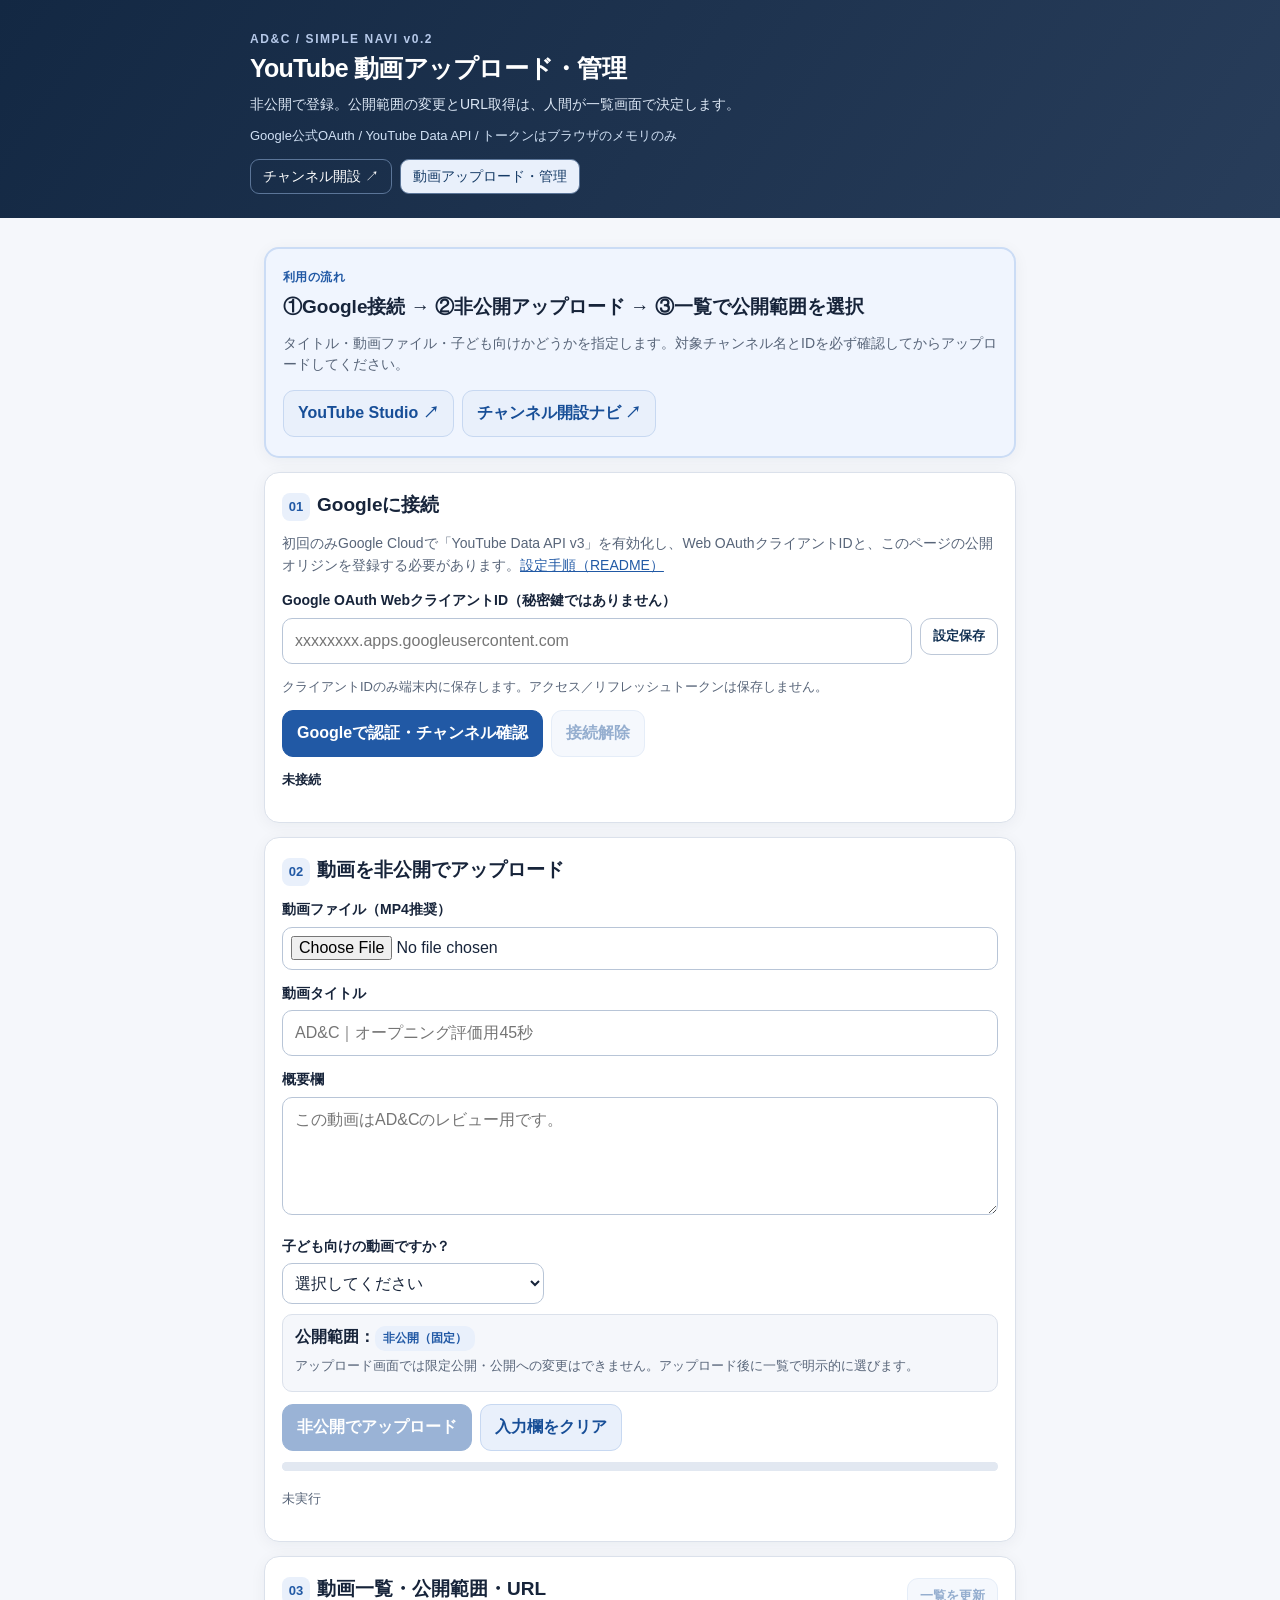
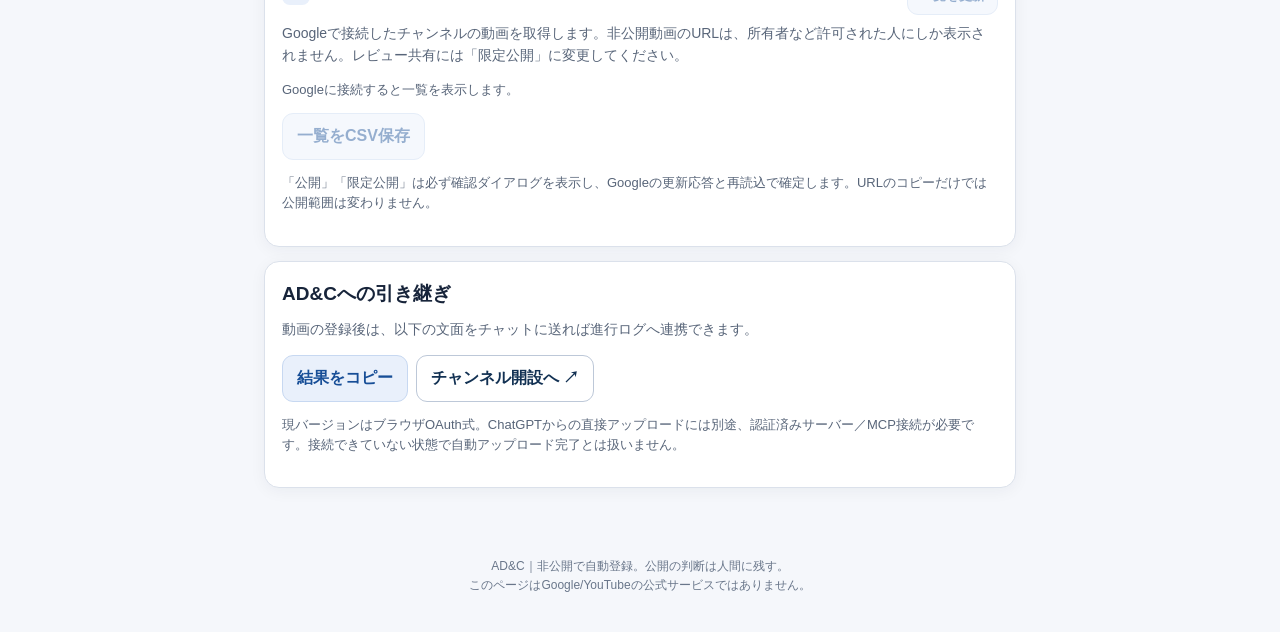
==== tools/youtube/videos.html @ 34adda2d "feat(draft): AD&C YouTube private uploader, management UI and MCP bridge v0.2" ====
<!doctype html>
<html lang="ja">
<head>
<meta charset="utf-8"><meta name="viewport" content="width=device-width, initial-scale=1, viewport-fit=cover">
<meta name="theme-color" content="#15233c"><title>AD&C｜YouTube動画アップロード・管理</title>
<link rel="stylesheet" href="./shared.css">
<script src="https://accounts.google.com/gsi/client" async defer></script>
</head>
<body>
<header><div class="head"><div class="eyebrow">AD&C / SIMPLE NAVI v0.2</div><h1>YouTube 動画アップロード・管理</h1><p>非公開で登録。公開範囲の変更とURL取得は、人間が一覧画面で決定します。</p><div class="topNote">Google公式OAuth / YouTube Data API / トークンはブラウザのメモリのみ</div></div>
<nav class="navbar" aria-label="AD&C YouTubeツール"><a href="./channel.html">チャンネル開設 ↗</a><a href="./videos.html" aria-current="page">動画アップロード・管理</a></nav></header>
<main>
<section class="nextpanel activeNext"><p class="kicker">利用の流れ</p><h2>①Google接続 → ②非公開アップロード → ③一覧で公開範囲を選択</h2><p class="sub">タイトル・動画ファイル・子ども向けかどうかを指定します。対象チャンネル名とIDを必ず確認してからアップロードしてください。</p><div class="actions"><a class="btn secondary" href="https://studio.youtube.com/" rel="noopener" target="_blank">YouTube Studio ↗</a><a class="btn secondary" href="./channel.html">チャンネル開設ナビ ↗</a></div></section>
<section id="auth-section"><h2><span class="stepnum">01</span>Googleに接続</h2>
<p class="sub">初回のみGoogle Cloudで「YouTube Data API v3」を有効化し、Web OAuthクライアントIDと、このページの公開オリジンを登録する必要があります。<a href="./README.md" target="_blank" rel="noopener">設定手順（README）</a></p>
<label for="clientId">Google OAuth WebクライアントID（秘密鍵ではありません）</label>
<div class="inputrow"><input type="text" id="clientId" autocomplete="off" spellcheck="false" placeholder="xxxxxxxx.apps.googleusercontent.com"><button class="mini" id="saveClient">設定保存</button></div>
<p class="small">クライアントIDのみ端末内に保存します。アクセス／リフレッシュトークンは保存しません。</p>
<div class="actions"><button id="connect" class="primary">Googleで認証・チャンネル確認</button><button id="disconnect" class="secondary" disabled>接続解除</button></div>
<p class="token-state" id="authState" role="status">未接続</p><div class="quiet hidden" id="channelBox"><b>接続先：</b><span id="channelName"></span><br><small class="monospace" id="channelId"></small></div>
</section>
<section><h2><span class="stepnum">02</span>動画を非公開でアップロード</h2>
<div class="field"><label for="file">動画ファイル（MP4推奨）</label><input type="file" id="file" accept="video/*,.mp4,.mov,.m4v,.webm"></div>
<div class="field"><label for="title">動画タイトル</label><input type="text" id="title" maxlength="100" placeholder="AD&C｜オープニング評価用45秒"></div>
<div class="field"><label for="description">概要欄</label><textarea id="description" rows="4" maxlength="5000" placeholder="この動画はAD&Cのレビュー用です。"></textarea></div>
<div class="field"><label for="audience">子ども向けの動画ですか？</label><select id="audience"><option value="">選択してください</option><option value="false">いいえ（子ども向けではない）</option><option value="true">はい（子ども向け）</option></select></div>
<div class="quiet"><b>公開範囲：</b><span class="tag">非公開（固定）</span><p class="small compact">アップロード画面では限定公開・公開への変更はできません。アップロード後に一覧で明示的に選びます。</p></div>
<div class="actions" style="margin-top:12px"><button id="upload" class="primary" disabled>非公開でアップロード</button><button id="resetForm" class="secondary">入力欄をクリア</button></div>
<progress id="uploadProgress" class="upload-progress" max="100" value="0"></progress><p id="uploadState" class="small" role="status">未実行</p>
<p id="uploadLink" class="hidden"></p>
</section>
<section id="video-manage"><div class="layout"><h2><span class="stepnum">03</span>動画一覧・公開範囲・URL</h2><button class="secondary mini" id="reload" disabled>一覧を更新</button></div>
<p class="sub">Googleで接続したチャンネルの動画を取得します。非公開動画のURLは、所有者など許可された人にしか表示されません。レビュー共有には「限定公開」に変更してください。</p>
<div id="videoList"><p class="small">Googleに接続すると一覧を表示します。</p></div>
<div class="actions"><button id="more" class="mini hidden">次の50件を読み込む</button><button id="exportLog" class="secondary" disabled>一覧をCSV保存</button></div>
<p class="small">「公開」「限定公開」は必ず確認ダイアログを表示し、Googleの更新応答と再読込で確定します。URLのコピーだけでは公開範囲は変わりません。</p>
</section>
<section><h2>AD&Cへの引き継ぎ</h2><p class="sub">動画の登録後は、以下の文面をチャットに送れば進行ログへ連携できます。</p><div class="actions"><button class="secondary" id="copyHandoff">結果をコピー</button><a class="btn" href="./channel.html">チャンネル開設へ ↗</a></div><p class="small">現バージョンはブラウザOAuth式。ChatGPTからの直接アップロードには別途、認証済みサーバー／MCP接続が必要です。接続できていない状態で自動アップロード完了とは扱いません。</p></section>
<div id="toast" class="sr" role="status" aria-live="polite"></div>
</main>
<footer>AD&C｜非公開で自動登録。公開の判断は人間に残す。<br>このページはGoogle/YouTubeの公式サービスではありません。</footer>
<script src="./videos.js"></script>
</body></html>
---- tools/youtube/shared.css ----
:root{color-scheme:light;--bg:#f5f7fb;--surface:#fff;--ink:#17243a;--muted:#586579;--line:#dbe1eb;--blue:#2159a5;--bluep:#e9f0fb;--green:#197353;--warn:#b45d14;--radius:15px;--shadow:0 3px 16px rgba(23,36,58,.05)}
*{box-sizing:border-box}html{scroll-behavior:smooth}body{margin:0;background:var(--bg);color:var(--ink);font:16px/1.55 -apple-system,BlinkMacSystemFont,"Hiragino Kaku Gothic ProN","Yu Gothic",Meiryo,sans-serif}
header{background:linear-gradient(125deg,#132843,#283d5a);color:#fff;padding:30px max(18px,env(safe-area-inset-left)) 24px}header .head{max-width:780px;margin:auto}.eyebrow{font-size:12px;letter-spacing:.13em;color:#b6c9e9;font-weight:700;margin-bottom:4px}h1{font-size:25px;letter-spacing:-.03em;line-height:1.25;margin:0 0 10px}header p{margin:0;color:#dce7f5;font-size:14px}
main{max-width:780px;padding:15px 14px 50px;margin:auto}section{background:var(--surface);border:1px solid var(--line);border-radius:var(--radius);box-shadow:var(--shadow);margin:14px 0;padding:19px 17px}h2{font-size:19px;line-height:1.4;margin:0 0 12px}h3{font-size:15px;margin:16px 0 8px}.small,.hint{font-size:13px;color:var(--muted)}.hint{background:#f5f7fb;padding:10px 12px;border-radius:10px}.warn{color:var(--warn)}.sub{font-size:14px;color:var(--muted);margin:6px 0 14px}.kicker{font-size:12px;font-weight:750;color:var(--blue);letter-spacing:.04em;margin:0 0 7px}.layout{display:flex;align-items:center;justify-content:space-between;gap:12px;flex-wrap:wrap}
progress{width:100%;height:9px;border:0;border-radius:99px;overflow:hidden;background:#e2e8f1}progress::-webkit-progress-bar{background:#e2e8f1;border-radius:99px}progress::-webkit-progress-value{background:var(--green);border-radius:99px}progress::-moz-progress-bar{background:var(--green)}
button,.btn{font:inherit;border-radius:11px;min-height:43px;padding:10px 14px;border:1px solid #bdc8d8;background:#fff;color:#123153;cursor:pointer;font-weight:650;text-decoration:none;display:inline-flex;align-items:center;justify-content:center;gap:6px;white-space:normal;text-align:center}button:active,.btn:active{transform:translateY(1px)}.primary{background:var(--blue);color:white;border-color:var(--blue)}.secondary{background:var(--bluep);color:#174e97;border-color:#c7d8f1}.mini{padding:7px 12px;min-height:37px;font-size:13px}.actions{display:flex;flex-wrap:wrap;gap:8px}.full{width:100%}
label{display:block;font-size:14px;font-weight:700;margin:13px 0 6px}textarea,input[type=text],input[type=url]{width:100%;border:1px solid #b8c5d7;border-radius:10px;background:#fff;padding:10px 12px;color:#17243a;font:16px/1.5 -apple-system,BlinkMacSystemFont,"Yu Gothic",Meiryo,sans-serif;outline-offset:3px}textarea{min-height:100px;resize:vertical}.inputrow{display:flex;gap:8px;align-items:start}.inputrow textarea,.inputrow input{flex:1;min-width:0}.field .mini{flex-shrink:0;margin-top:0}.field{margin-bottom:10px}
.check{display:flex;align-items:flex-start;gap:10px;padding:8px 0;font-size:14px;font-weight:500;cursor:pointer}.check input{width:19px;height:19px;flex-shrink:0;accent-color:var(--green);margin-top:2px}.stepnum{width:28px;height:28px;border-radius:8px;background:var(--bluep);color:var(--blue);font-size:13px;font-weight:800;display:inline-flex;justify-content:center;align-items:center;margin-right:7px}.step-head{display:flex;align-items:center;gap:6px}.step-head h2{margin:0}.links{display:flex;gap:9px;flex-wrap:wrap;margin:12px 0}.activeNext{border:2px solid #8aafdc}.nextpanel{background:#f0f5fe;border-color:#cbdcf5}.callout{border-left:3px solid var(--blue);padding:8px 11px;background:#f6f9ff;border-radius:0 9px 9px 0;font-size:14px;margin:13px 0}.two{display:grid;grid-template-columns:1fr 1fr;gap:12px}small{font-size:12px}.badge{font-size:12px;border:1px solid #cbd6e5;border-radius:20px;padding:4px 8px;display:inline-block;color:#516275}.topNote{font-size:13px;margin-top:10px;color:#d1e1f5}
footer{text-align:center;font-size:12px;color:#69768a;padding:5px 15px 38px}.sr{position:absolute;left:-10000px}.step-status{font-size:12px;color:var(--muted)}.success{color:var(--green)}
@media(max-width:530px){main{padding:10px 9px 35px}section{padding:16px 13px;margin:11px 0}h1{font-size:22px}.two{grid-template-columns:1fr}.inputrow{flex-wrap:wrap}.field .mini{width:100%}.actions .btn{flex:1}.links .btn{width:100%}}
@media(prefers-color-scheme:dark){:root{color-scheme:dark;--bg:#101722;--surface:#1a2534;--ink:#edf2fa;--muted:#b9c5d6;--line:#37465b;--blue:#73adff;--bluep:#203958;--green:#68c9a2;--warn:#ffd097;--shadow:none}header{background:#182d49}section.nextpanel{background:#1e3149;border-color:#49658a}.hint{background:#243348}textarea,input[type=text],input[type=url]{background:#132030;color:#f0f3f9;border-color:#536378}.btn,button{background:#203148;color:#eff5ff;border-color:#536684}.primary{background:#3767aa;color:#fff;border-color:#5e8dc5}.secondary{background:#1f3d60;color:#e0edff;border-color:#41699a}.callout{background:#20314b}progress{background:#39485d}progress::-webkit-progress-bar{background:#39485d}}

.navbar{max-width:780px;margin:13px auto 0;display:flex;gap:8px;flex-wrap:wrap}.navbar a{color:#fff;text-decoration:none;border:1px solid #5b7598;border-radius:9px;padding:6px 12px;font-size:14px}.navbar a[aria-current=page]{background:#e9f0fb;color:#153a65}.tag{display:inline-block;font-size:12px;font-weight:700;border-radius:10px;padding:3px 8px;background:var(--bluep);color:var(--blue)}.danger{color:#c04c46}.inline{display:flex;gap:8px;flex-wrap:wrap;align-items:center}.rowtable{display:flex;justify-content:space-between;align-items:center;gap:13px;flex-wrap:wrap;padding:14px 0;border-top:1px solid var(--line)}.rowtable:first-child{border-top:0}.rowtable .name{font-weight:700;overflow-wrap:anywhere;max-width:400px}.rowtable .videoactions{display:flex;align-items:center;gap:8px;flex-wrap:wrap}select,input[type=file],input[type=number],input[type=password]{min-height:41px;border:1px solid #b8c5d7;border-radius:10px;background:var(--surface);color:var(--ink);font:inherit;padding:8px;max-width:100%}input[type=file]{width:100%}button:disabled{opacity:.45;cursor:not-allowed;transform:none}.quiet{background:var(--bg);padding:10px 12px;border:1px solid var(--line);border-radius:10px}.token-state{font-size:13px;font-weight:700}.error{color:#bc4738}.hidden{display:none!important}.url{word-break:break-all;font-size:13px}.upload-progress{width:100%}a{color:var(--blue)}.note{font-size:13px;line-height:1.5}.monospace{font-family:ui-monospace,monospace}.compact{margin:5px 0}.smallbtn{padding:6px 9px;min-height:34px;font-size:13px}
@media(prefers-color-scheme:dark){.quiet{background:#152131}select,input[type=file],input[type=number],input[type=password]{background:#132030;color:#f0f3f9;border-color:#536378}.navbar a[aria-current=page]{background:#3767aa;color:#fff}}
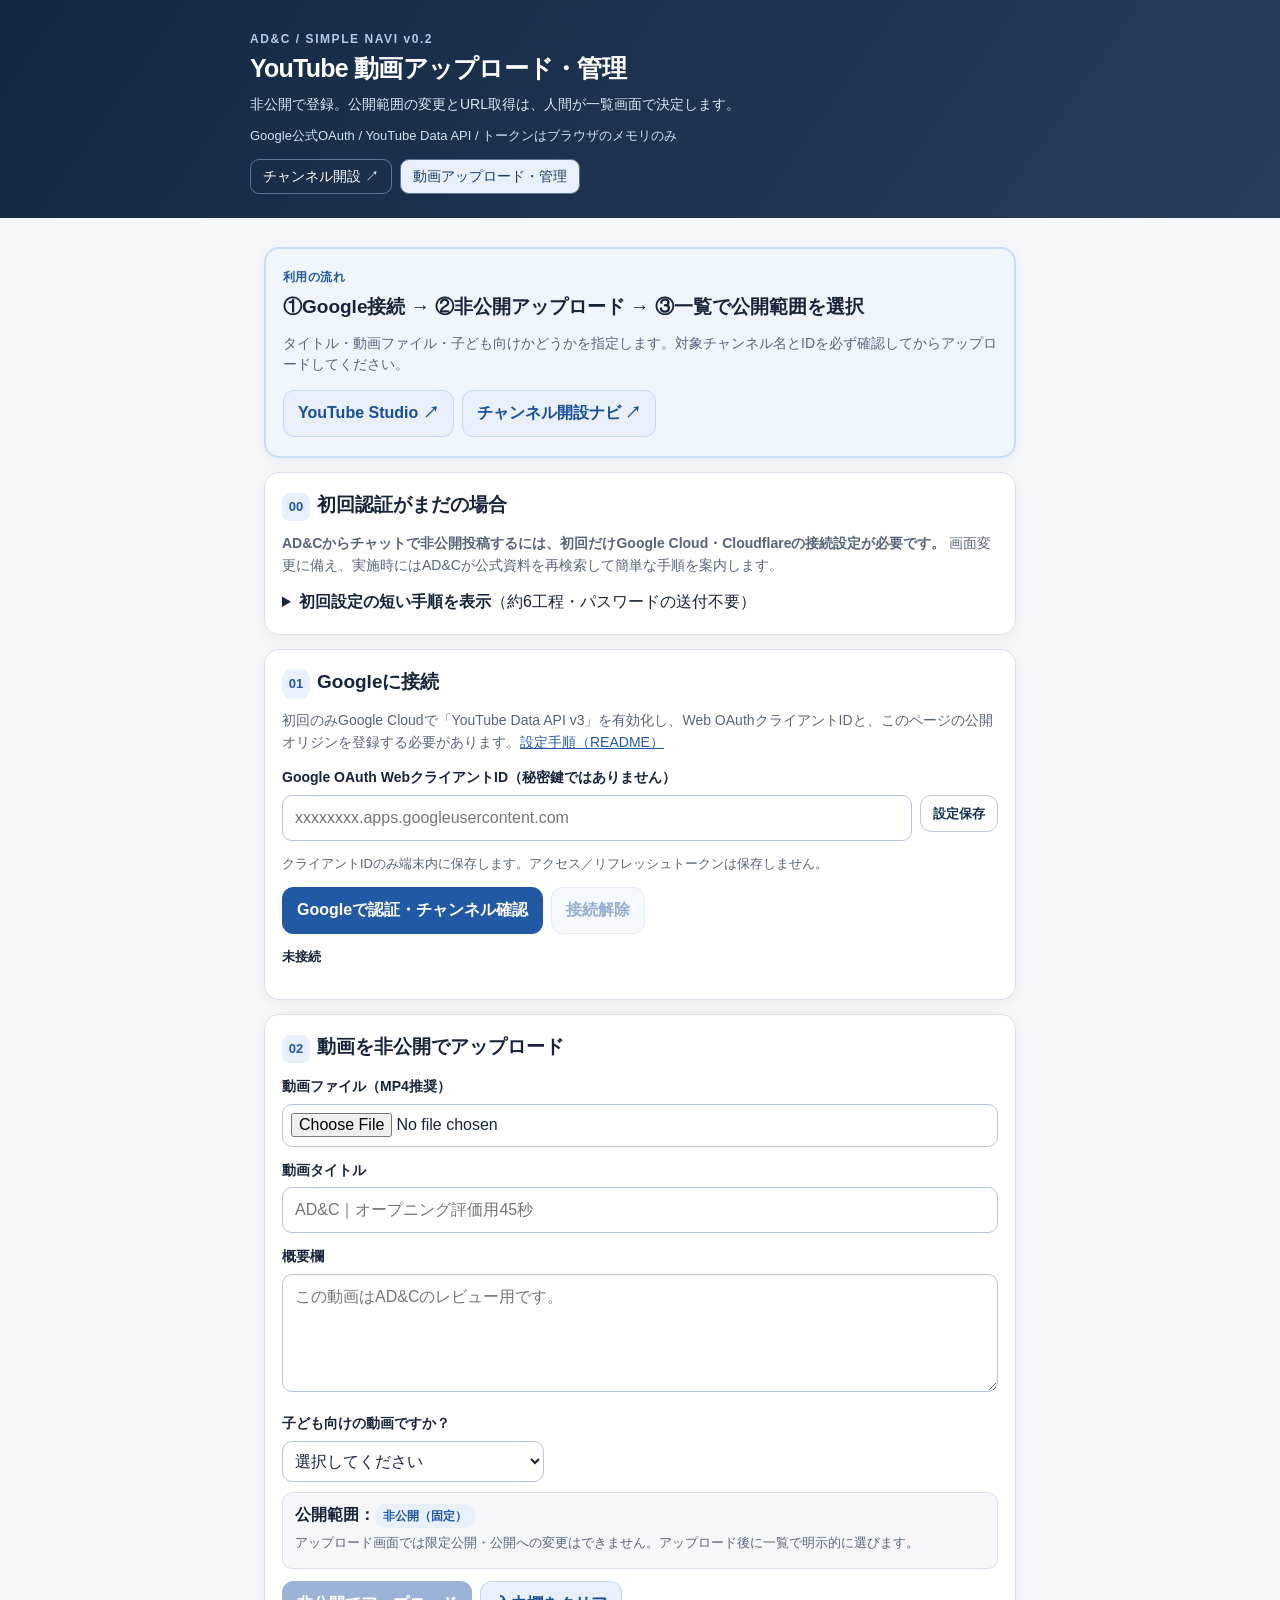
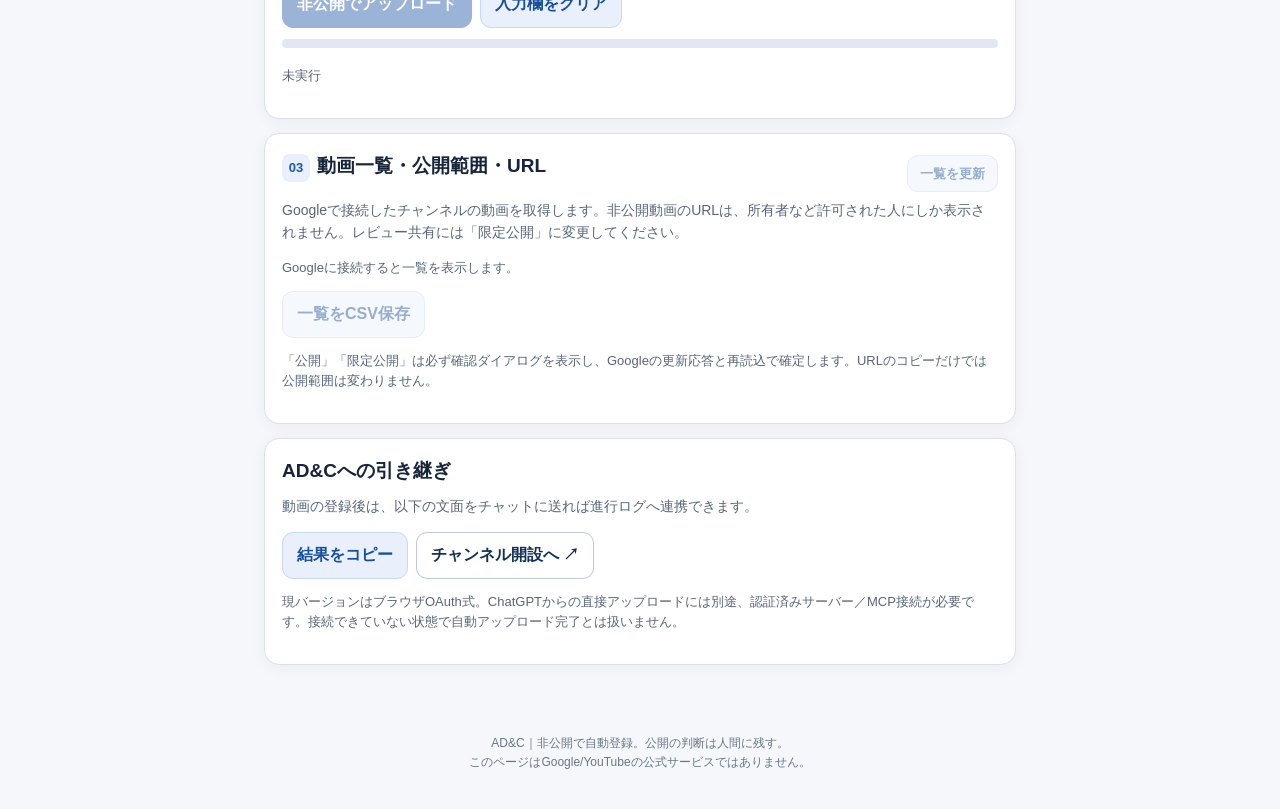
==== commit 8a102794: "feat(youtube): v0.3 guided OAuth setup videos.html" ====
--- a/tools/youtube/videos.html
+++ b/tools/youtube/videos.html
@@ -11,6 +11,21 @@
 <nav class="navbar" aria-label="AD&C YouTubeツール"><a href="./channel.html">チャンネル開設 ↗</a><a href="./videos.html" aria-current="page">動画アップロード・管理</a></nav></header>
 <main>
 <section class="nextpanel activeNext"><p class="kicker">利用の流れ</p><h2>①Google接続 → ②非公開アップロード → ③一覧で公開範囲を選択</h2><p class="sub">タイトル・動画ファイル・子ども向けかどうかを指定します。対象チャンネル名とIDを必ず確認してからアップロードしてください。</p><div class="actions"><a class="btn secondary" href="https://studio.youtube.com/" rel="noopener" target="_blank">YouTube Studio ↗</a><a class="btn secondary" href="./channel.html">チャンネル開設ナビ ↗</a></div></section>
+<section id="setup-guide"><h2><span class="stepnum">00</span>初回認証がまだの場合</h2>
+<p class="sub"><b>AD&Cからチャットで非公開投稿するには、初回だけGoogle Cloud・Cloudflareの接続設定が必要です。</b> 画面変更に備え、実施時にはAD&Cが公式資料を再検索して簡単な手順を案内します。</p>
+<details><summary><b>初回設定の短い手順を表示</b>（約6工程・パスワードの送付不要）</summary>
+<ol>
+<li><a href="https://console.cloud.google.com/" target="_blank" rel="noopener">Google Cloud Console</a>でプロジェクトを選び、<a href="https://console.cloud.google.com/apis/library/youtube.googleapis.com" target="_blank" rel="noopener">YouTube Data API v3</a> と <a href="https://console.cloud.google.com/apis/library/drive.googleapis.com" target="_blank" rel="noopener">Google Drive API</a>を有効にします。</li>
+<li><a href="https://console.cloud.google.com/auth/overview" target="_blank" rel="noopener">Google Auth Platform</a>のブランディング・対象ユーザーを設定し、テスト状態なら自分のGoogleアカウントをテストユーザーへ追加します。</li>
+<li><a href="https://console.cloud.google.com/auth/clients" target="_blank" rel="noopener">Clients</a>から「デスクトップアプリ」のOAuthクライアントを作り、JSONをPCへダウンロードします。<b>JSONをチャットに貼らないでください。</b></li>
+<li><a href="https://dash.cloudflare.com/" target="_blank" rel="noopener">Cloudflare</a>でWorkerとKVを用意し、配布ZIPの<code>wrangler.toml.example</code>を<code>wrangler.toml</code>にコピー、期待するチャンネルID・KV IDを設定します。</li>
+<li>PCでZIPの<code>setup_once.py</code>を実行し、Googleの同意画面で承認します。接続先チャンネルを照合してから秘密情報をWorkerへ登録します。</li>
+<li>生成された個人用プラグインをChatGPTに接続し、<code>check_connection</code>で検査した後、非公開投稿を試します。</li>
+</ol>
+<p class="small">Google OAuthのテスト状態では更新トークンが約7日で期限切れになる場合があります。継続運用前に公開ステータスや審査要件を確認してください。</p>
+<p><b>わからないところは教えてください。現在の画面に合わせて案内します。</b></p>
+<p class="small">手順書：配布ZIP内<code>INITIAL_AUTH_GUIDE.md</code>。Webブラウザからの一時認証だけなら下の「01」で進められますが、チャット自動投稿には別途初回サーバー設定が必要です。</p>
+</details></section>
 <section id="auth-section"><h2><span class="stepnum">01</span>Googleに接続</h2>
 <p class="sub">初回のみGoogle Cloudで「YouTube Data API v3」を有効化し、Web OAuthクライアントIDと、このページの公開オリジンを登録する必要があります。<a href="./README.md" target="_blank" rel="noopener">設定手順（README）</a></p>
 <label for="clientId">Google OAuth WebクライアントID（秘密鍵ではありません）</label>
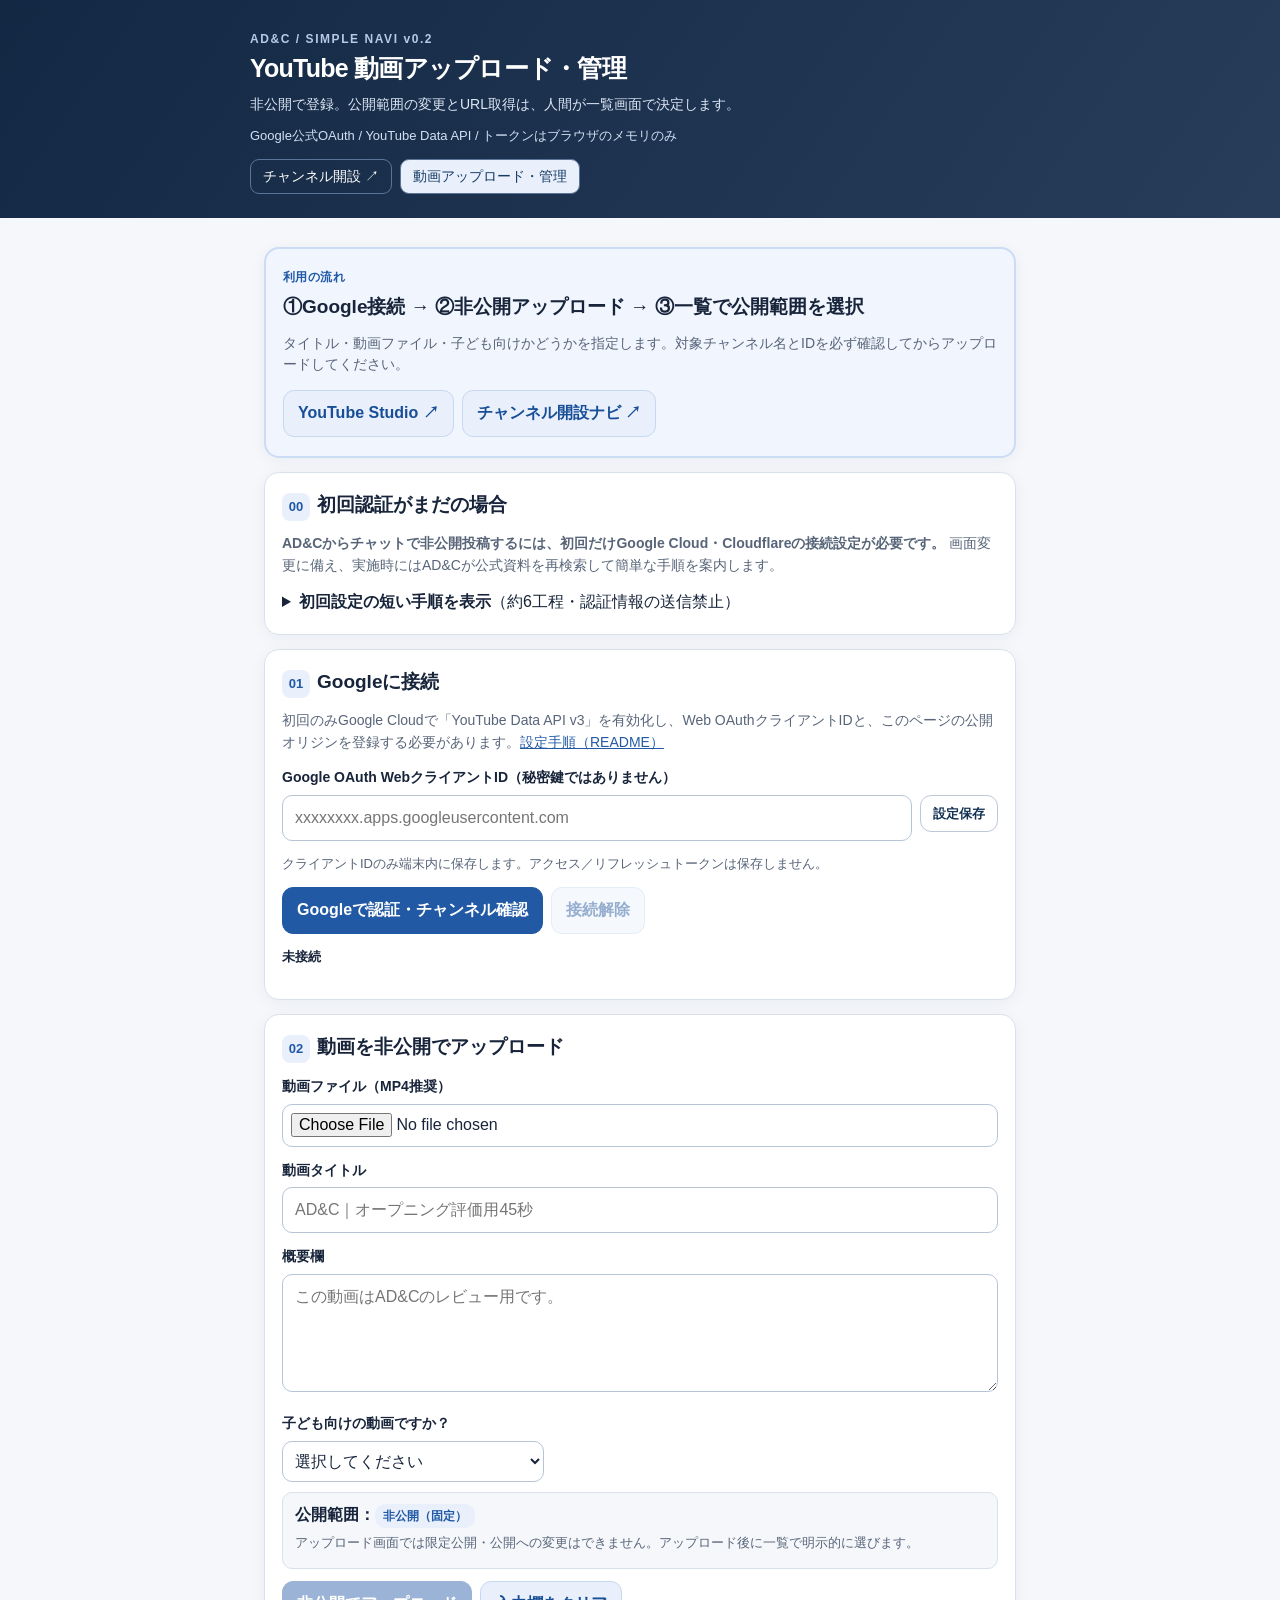
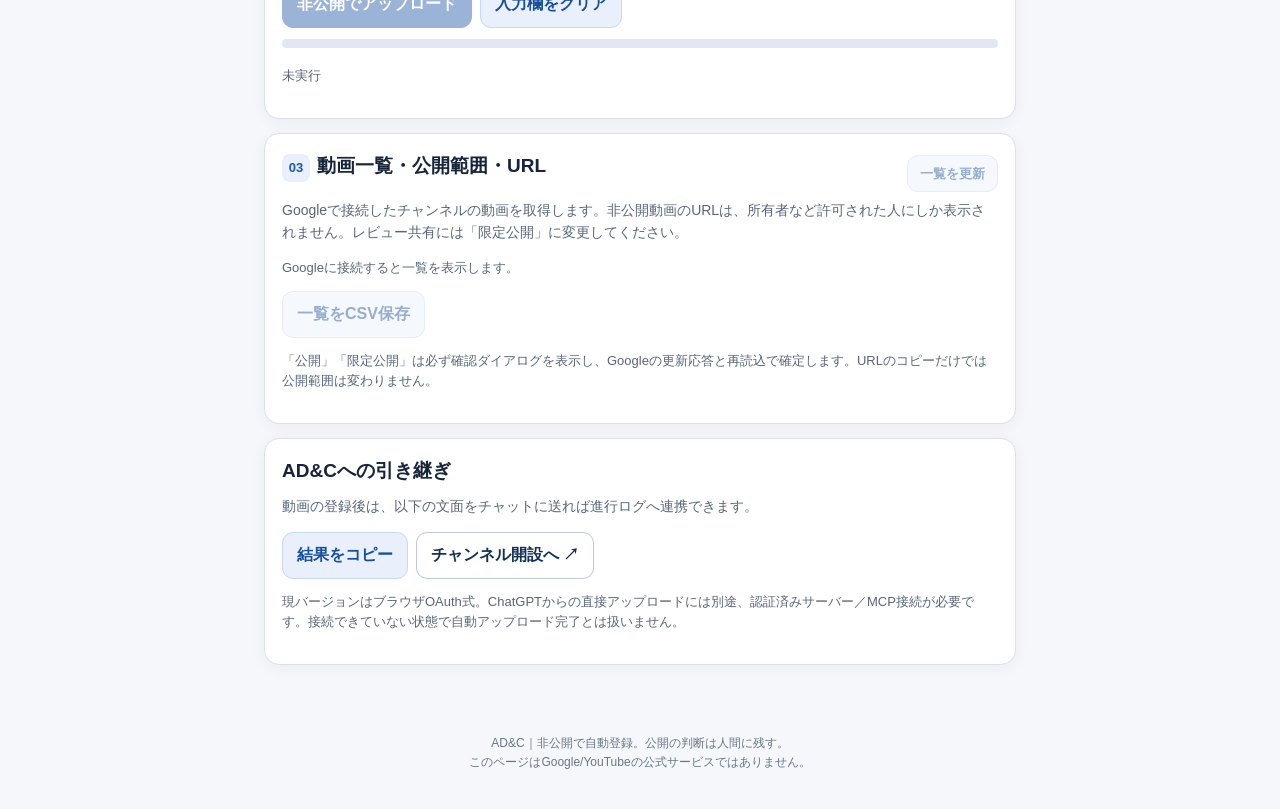
==== commit 047a000c: "docs(youtube): clearly prohibit sharing OAuth credential JSON in chat" ====
--- a/tools/youtube/videos.html
+++ b/tools/youtube/videos.html
@@ -13,11 +13,11 @@
 <section class="nextpanel activeNext"><p class="kicker">利用の流れ</p><h2>①Google接続 → ②非公開アップロード → ③一覧で公開範囲を選択</h2><p class="sub">タイトル・動画ファイル・子ども向けかどうかを指定します。対象チャンネル名とIDを必ず確認してからアップロードしてください。</p><div class="actions"><a class="btn secondary" href="https://studio.youtube.com/" rel="noopener" target="_blank">YouTube Studio ↗</a><a class="btn secondary" href="./channel.html">チャンネル開設ナビ ↗</a></div></section>
 <section id="setup-guide"><h2><span class="stepnum">00</span>初回認証がまだの場合</h2>
 <p class="sub"><b>AD&Cからチャットで非公開投稿するには、初回だけGoogle Cloud・Cloudflareの接続設定が必要です。</b> 画面変更に備え、実施時にはAD&Cが公式資料を再検索して簡単な手順を案内します。</p>
-<details><summary><b>初回設定の短い手順を表示</b>（約6工程・パスワードの送付不要）</summary>
+<details><summary><b>初回設定の短い手順を表示</b>（約6工程・認証情報の送信禁止）</summary>
 <ol>
 <li><a href="https://console.cloud.google.com/" target="_blank" rel="noopener">Google Cloud Console</a>でプロジェクトを選び、<a href="https://console.cloud.google.com/apis/library/youtube.googleapis.com" target="_blank" rel="noopener">YouTube Data API v3</a> と <a href="https://console.cloud.google.com/apis/library/drive.googleapis.com" target="_blank" rel="noopener">Google Drive API</a>を有効にします。</li>
 <li><a href="https://console.cloud.google.com/auth/overview" target="_blank" rel="noopener">Google Auth Platform</a>のブランディング・対象ユーザーを設定し、テスト状態なら自分のGoogleアカウントをテストユーザーへ追加します。</li>
-<li><a href="https://console.cloud.google.com/auth/clients" target="_blank" rel="noopener">Clients</a>から「デスクトップアプリ」のOAuthクライアントを作り、JSONをPCへダウンロードします。<b>JSONをチャットに貼らないでください。</b></li>
+<li><a href="https://console.cloud.google.com/auth/clients" target="_blank" rel="noopener">Clients</a>から「デスクトップアプリ」のOAuthクライアントを作り、JSONをPCへダウンロードします。<b>セキュリティ上、ダウンロードしたOAuth JSONをチャットへ送信・添付してはいけません。認証情報を含む画面の共有も避けてください。</b></li>
 <li><a href="https://dash.cloudflare.com/" target="_blank" rel="noopener">Cloudflare</a>でWorkerとKVを用意し、配布ZIPの<code>wrangler.toml.example</code>を<code>wrangler.toml</code>にコピー、期待するチャンネルID・KV IDを設定します。</li>
 <li>PCでZIPの<code>setup_once.py</code>を実行し、Googleの同意画面で承認します。接続先チャンネルを照合してから秘密情報をWorkerへ登録します。</li>
 <li>生成された個人用プラグインをChatGPTに接続し、<code>check_connection</code>で検査した後、非公開投稿を試します。</li>
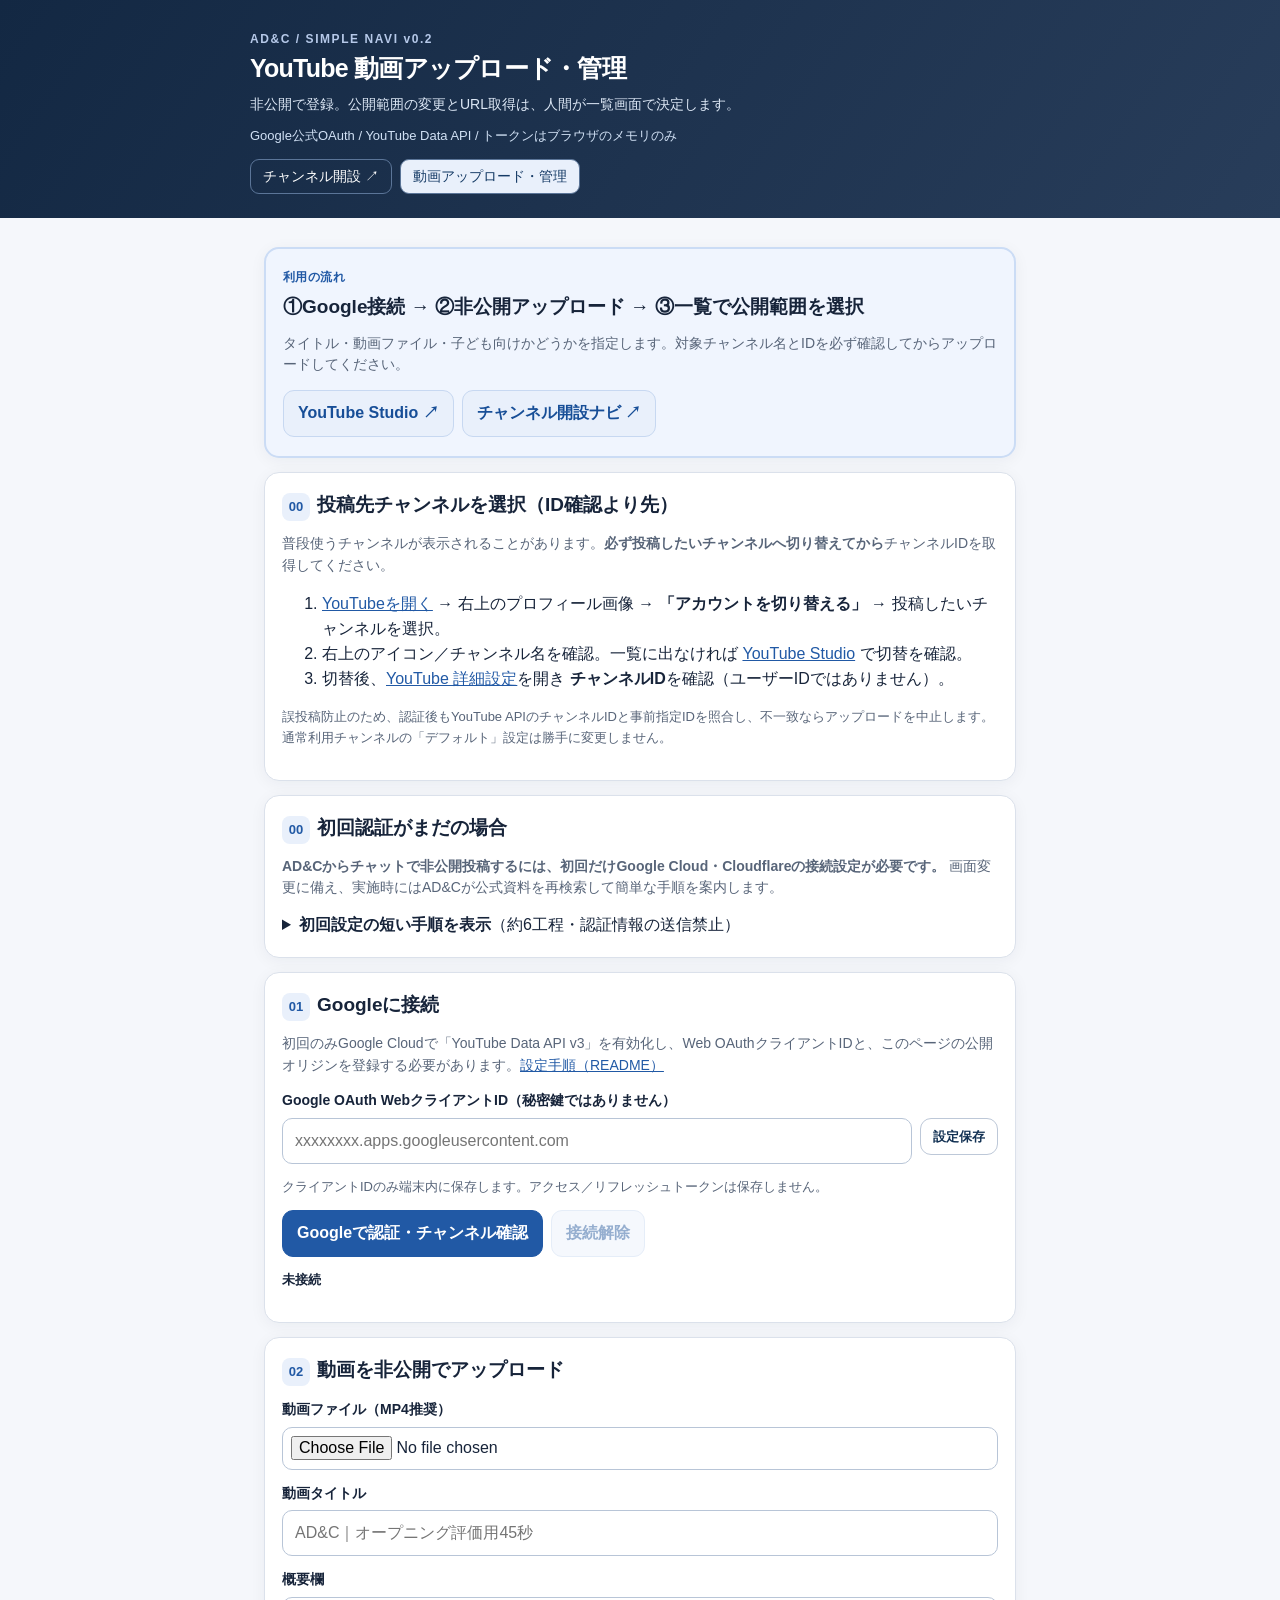
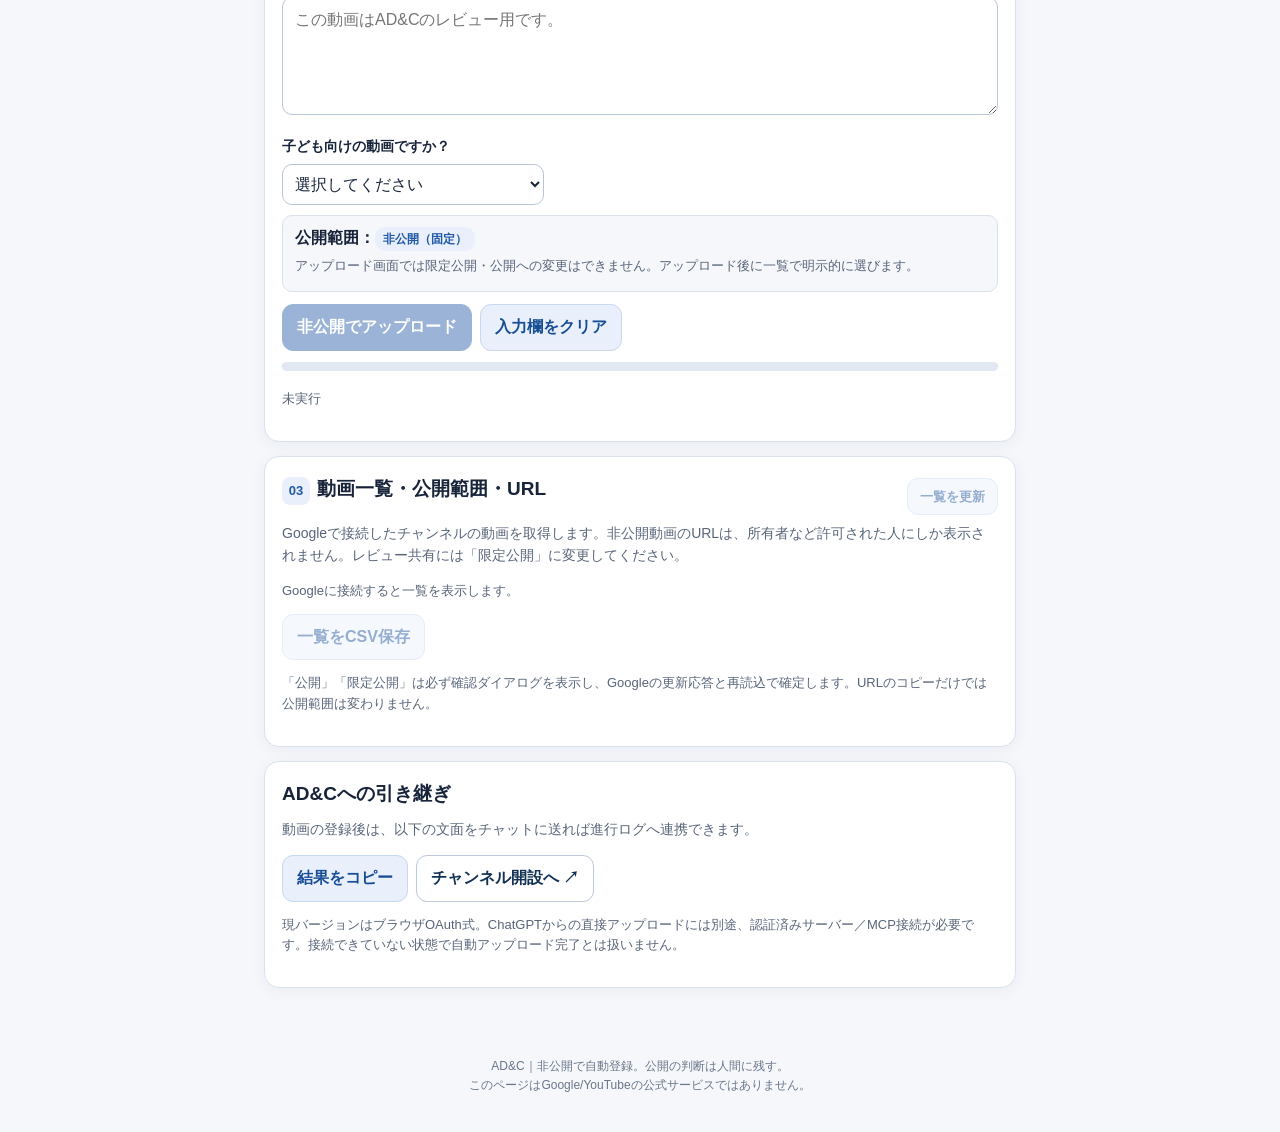
==== commit 8f9c52b5: "fix(youtube): select intended channel before reading its ID and verify API target" ====
--- a/tools/youtube/videos.html
+++ b/tools/youtube/videos.html
@@ -11,6 +11,12 @@
 <nav class="navbar" aria-label="AD&C YouTubeツール"><a href="./channel.html">チャンネル開設 ↗</a><a href="./videos.html" aria-current="page">動画アップロード・管理</a></nav></header>
 <main>
 <section class="nextpanel activeNext"><p class="kicker">利用の流れ</p><h2>①Google接続 → ②非公開アップロード → ③一覧で公開範囲を選択</h2><p class="sub">タイトル・動画ファイル・子ども向けかどうかを指定します。対象チャンネル名とIDを必ず確認してからアップロードしてください。</p><div class="actions"><a class="btn secondary" href="https://studio.youtube.com/" rel="noopener" target="_blank">YouTube Studio ↗</a><a class="btn secondary" href="./channel.html">チャンネル開設ナビ ↗</a></div></section>
+<section id="channel-selection-guide"><h2><span class="stepnum">00</span>投稿先チャンネルを選択（ID確認より先）</h2>
+<p class="sub">普段使うチャンネルが表示されることがあります。<b>必ず投稿したいチャンネルへ切り替えてから</b>チャンネルIDを取得してください。</p>
+<ol><li><a href="https://www.youtube.com/" target="_blank" rel="noopener">YouTubeを開く</a> → 右上のプロフィール画像 → <b>「アカウントを切り替える」</b> → 投稿したいチャンネルを選択。</li>
+<li>右上のアイコン／チャンネル名を確認。一覧に出なければ <a href="https://studio.youtube.com/" target="_blank" rel="noopener">YouTube Studio</a> で切替を確認。</li>
+<li>切替後、<a href="https://www.youtube.com/account_advanced" target="_blank" rel="noopener">YouTube 詳細設定</a>を開き <b>チャンネルID</b>を確認（ユーザーIDではありません）。</li></ol>
+<p class="small">誤投稿防止のため、認証後もYouTube APIのチャンネルIDと事前指定IDを照合し、不一致ならアップロードを中止します。通常利用チャンネルの「デフォルト」設定は勝手に変更しません。</p></section>
 <section id="setup-guide"><h2><span class="stepnum">00</span>初回認証がまだの場合</h2>
 <p class="sub"><b>AD&Cからチャットで非公開投稿するには、初回だけGoogle Cloud・Cloudflareの接続設定が必要です。</b> 画面変更に備え、実施時にはAD&Cが公式資料を再検索して簡単な手順を案内します。</p>
 <details><summary><b>初回設定の短い手順を表示</b>（約6工程・認証情報の送信禁止）</summary>
@@ -18,6 +24,7 @@
 <li><a href="https://console.cloud.google.com/" target="_blank" rel="noopener">Google Cloud Console</a>でプロジェクトを選び、<a href="https://console.cloud.google.com/apis/library/youtube.googleapis.com" target="_blank" rel="noopener">YouTube Data API v3</a> と <a href="https://console.cloud.google.com/apis/library/drive.googleapis.com" target="_blank" rel="noopener">Google Drive API</a>を有効にします。</li>
 <li><a href="https://console.cloud.google.com/auth/overview" target="_blank" rel="noopener">Google Auth Platform</a>のブランディング・対象ユーザーを設定し、テスト状態なら自分のGoogleアカウントをテストユーザーへ追加します。</li>
 <li><a href="https://console.cloud.google.com/auth/clients" target="_blank" rel="noopener">Clients</a>から「デスクトップアプリ」のOAuthクライアントを作り、JSONをPCへダウンロードします。<b>セキュリティ上、ダウンロードしたOAuth JSONをチャットへ送信・添付してはいけません。認証情報を含む画面の共有も避けてください。</b></li>
+<li>権限（スコープ）を確認するときは、<a href="https://console.cloud.google.com/auth/scopes" target="_blank" rel="noopener">Google Auth Platform「データアクセス」</a>へ進みます。先に画面上部で正しいGoogle Cloudプロジェクトを選び、表示が不安定なら左メニューの「データアクセス」から開いてください。旧URL <code>/auth/data-access</code> は使いません。</li>
 <li><a href="https://dash.cloudflare.com/" target="_blank" rel="noopener">Cloudflare</a>でWorkerとKVを用意し、配布ZIPの<code>wrangler.toml.example</code>を<code>wrangler.toml</code>にコピー、期待するチャンネルID・KV IDを設定します。</li>
 <li>PCでZIPの<code>setup_once.py</code>を実行し、Googleの同意画面で承認します。接続先チャンネルを照合してから秘密情報をWorkerへ登録します。</li>
 <li>生成された個人用プラグインをChatGPTに接続し、<code>check_connection</code>で検査した後、非公開投稿を試します。</li>
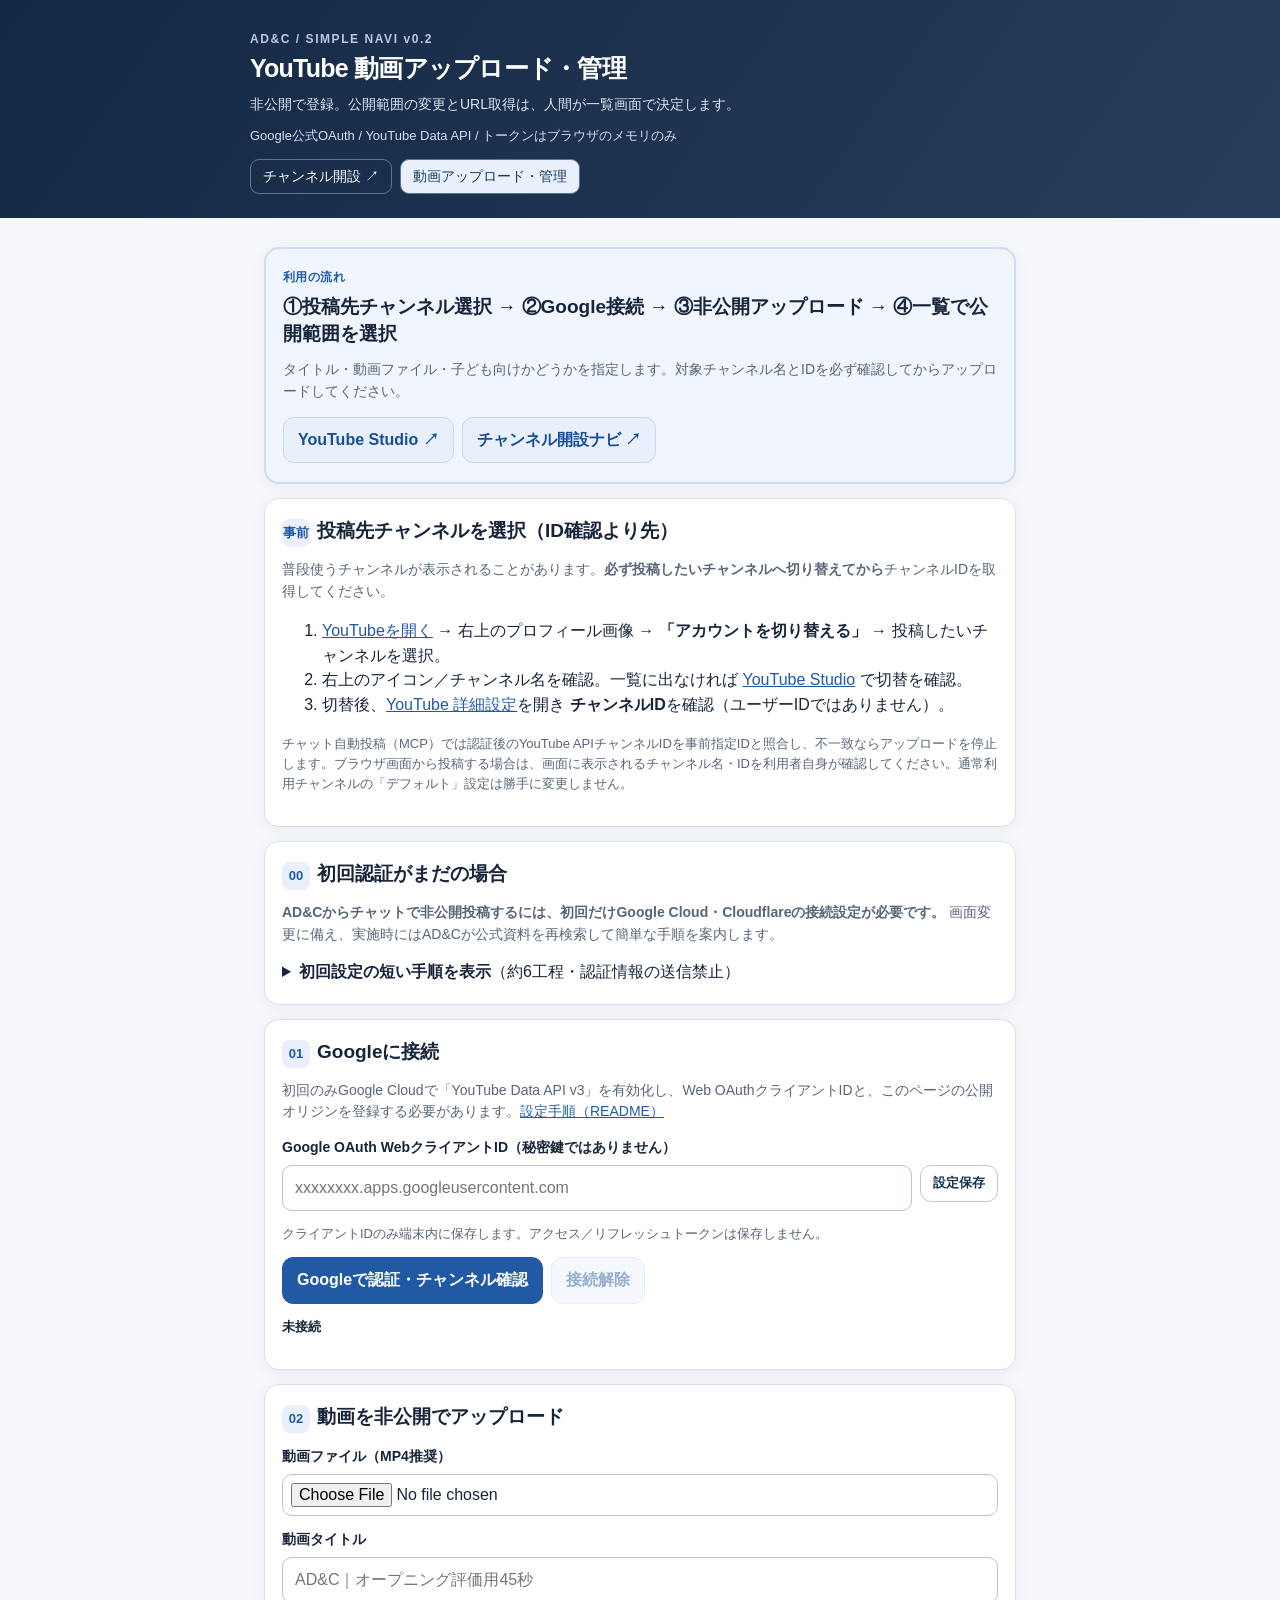
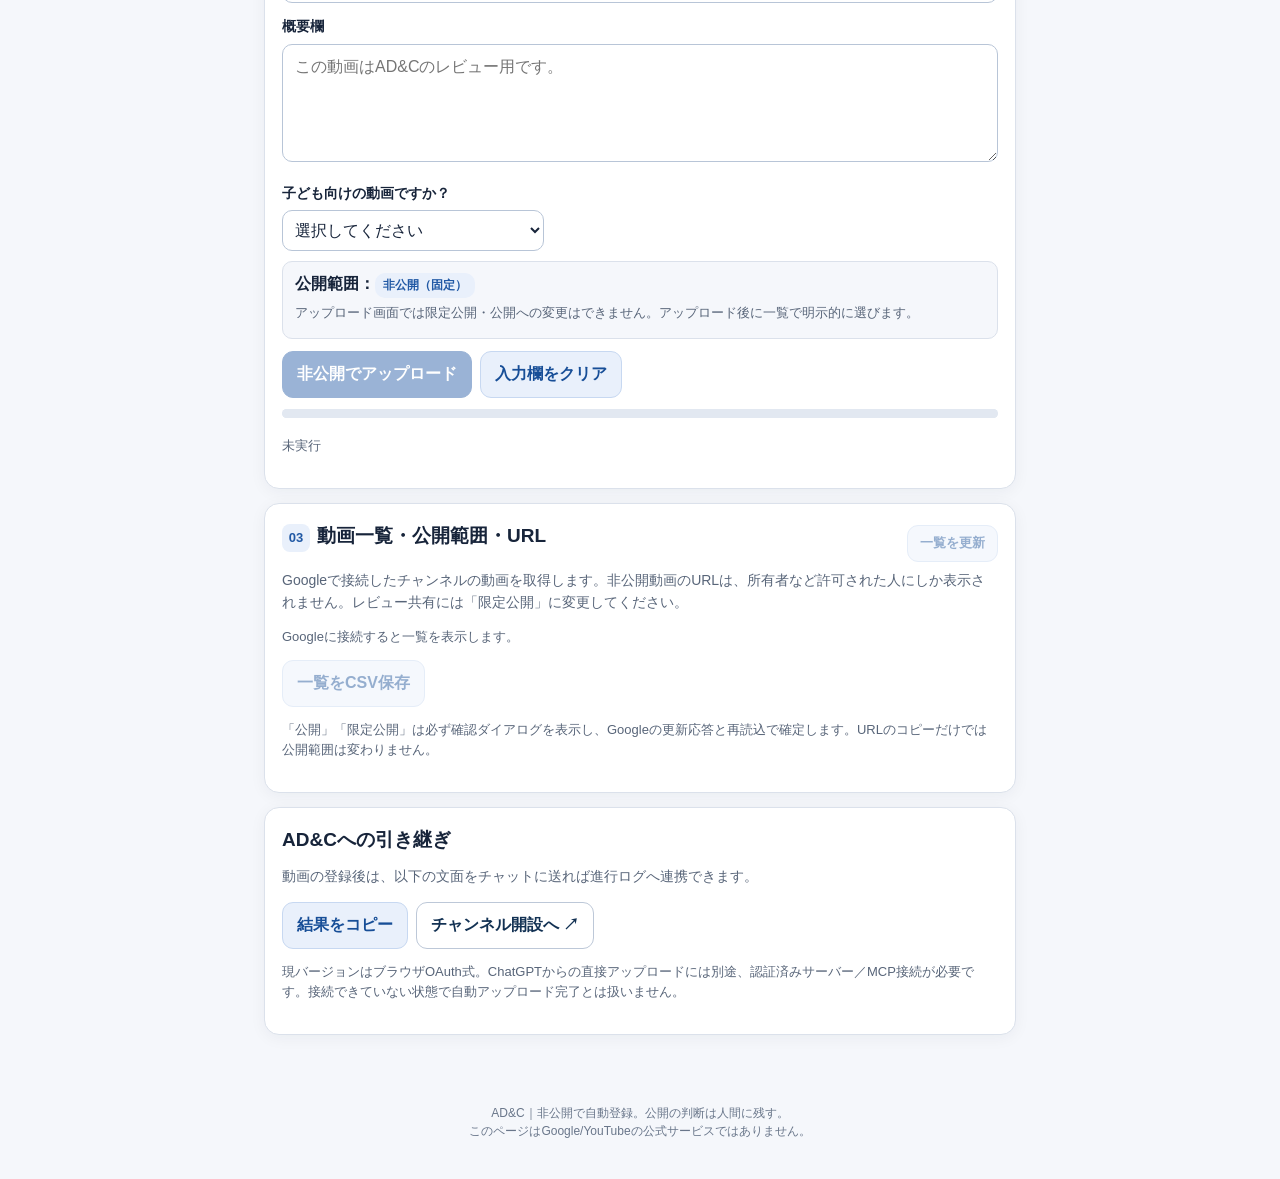
==== commit a69e7439: "fix(youtube): label channel selection before OAuth and distinguish MCP vs browser verification" ====
--- a/tools/youtube/videos.html
+++ b/tools/youtube/videos.html
@@ -10,13 +10,13 @@
 <header><div class="head"><div class="eyebrow">AD&C / SIMPLE NAVI v0.2</div><h1>YouTube 動画アップロード・管理</h1><p>非公開で登録。公開範囲の変更とURL取得は、人間が一覧画面で決定します。</p><div class="topNote">Google公式OAuth / YouTube Data API / トークンはブラウザのメモリのみ</div></div>
 <nav class="navbar" aria-label="AD&C YouTubeツール"><a href="./channel.html">チャンネル開設 ↗</a><a href="./videos.html" aria-current="page">動画アップロード・管理</a></nav></header>
 <main>
-<section class="nextpanel activeNext"><p class="kicker">利用の流れ</p><h2>①Google接続 → ②非公開アップロード → ③一覧で公開範囲を選択</h2><p class="sub">タイトル・動画ファイル・子ども向けかどうかを指定します。対象チャンネル名とIDを必ず確認してからアップロードしてください。</p><div class="actions"><a class="btn secondary" href="https://studio.youtube.com/" rel="noopener" target="_blank">YouTube Studio ↗</a><a class="btn secondary" href="./channel.html">チャンネル開設ナビ ↗</a></div></section>
-<section id="channel-selection-guide"><h2><span class="stepnum">00</span>投稿先チャンネルを選択（ID確認より先）</h2>
+<section class="nextpanel activeNext"><p class="kicker">利用の流れ</p><h2>①投稿先チャンネル選択 → ②Google接続 → ③非公開アップロード → ④一覧で公開範囲を選択</h2><p class="sub">タイトル・動画ファイル・子ども向けかどうかを指定します。対象チャンネル名とIDを必ず確認してからアップロードしてください。</p><div class="actions"><a class="btn secondary" href="https://studio.youtube.com/" rel="noopener" target="_blank">YouTube Studio ↗</a><a class="btn secondary" href="./channel.html">チャンネル開設ナビ ↗</a></div></section>
+<section id="channel-selection-guide"><h2><span class="stepnum">事前</span>投稿先チャンネルを選択（ID確認より先）</h2>
 <p class="sub">普段使うチャンネルが表示されることがあります。<b>必ず投稿したいチャンネルへ切り替えてから</b>チャンネルIDを取得してください。</p>
 <ol><li><a href="https://www.youtube.com/" target="_blank" rel="noopener">YouTubeを開く</a> → 右上のプロフィール画像 → <b>「アカウントを切り替える」</b> → 投稿したいチャンネルを選択。</li>
 <li>右上のアイコン／チャンネル名を確認。一覧に出なければ <a href="https://studio.youtube.com/" target="_blank" rel="noopener">YouTube Studio</a> で切替を確認。</li>
 <li>切替後、<a href="https://www.youtube.com/account_advanced" target="_blank" rel="noopener">YouTube 詳細設定</a>を開き <b>チャンネルID</b>を確認（ユーザーIDではありません）。</li></ol>
-<p class="small">誤投稿防止のため、認証後もYouTube APIのチャンネルIDと事前指定IDを照合し、不一致ならアップロードを中止します。通常利用チャンネルの「デフォルト」設定は勝手に変更しません。</p></section>
+<p class="small">チャット自動投稿（MCP）では認証後のYouTube APIチャンネルIDを事前指定IDと照合し、不一致ならアップロードを停止します。ブラウザ画面から投稿する場合は、画面に表示されるチャンネル名・IDを利用者自身が確認してください。通常利用チャンネルの「デフォルト」設定は勝手に変更しません。</p></section>
 <section id="setup-guide"><h2><span class="stepnum">00</span>初回認証がまだの場合</h2>
 <p class="sub"><b>AD&Cからチャットで非公開投稿するには、初回だけGoogle Cloud・Cloudflareの接続設定が必要です。</b> 画面変更に備え、実施時にはAD&Cが公式資料を再検索して簡単な手順を案内します。</p>
 <details><summary><b>初回設定の短い手順を表示</b>（約6工程・認証情報の送信禁止）</summary>
